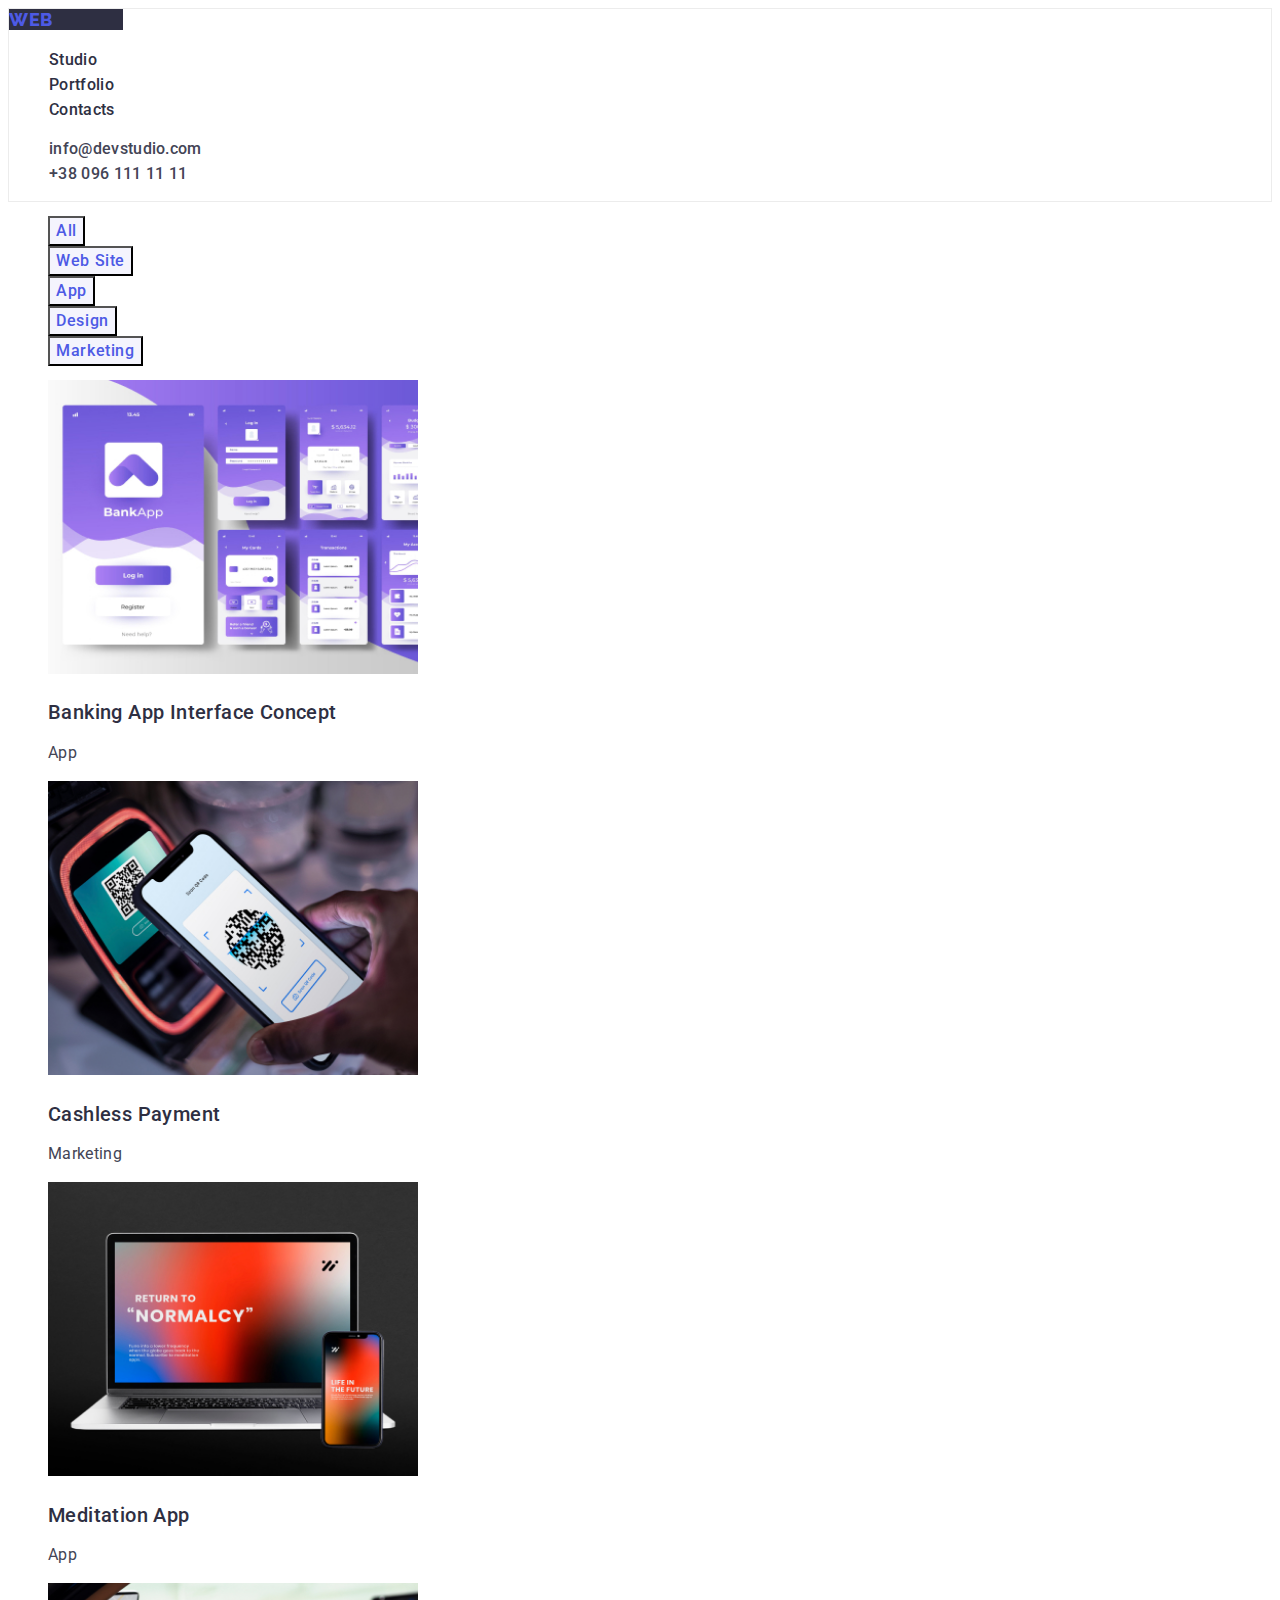
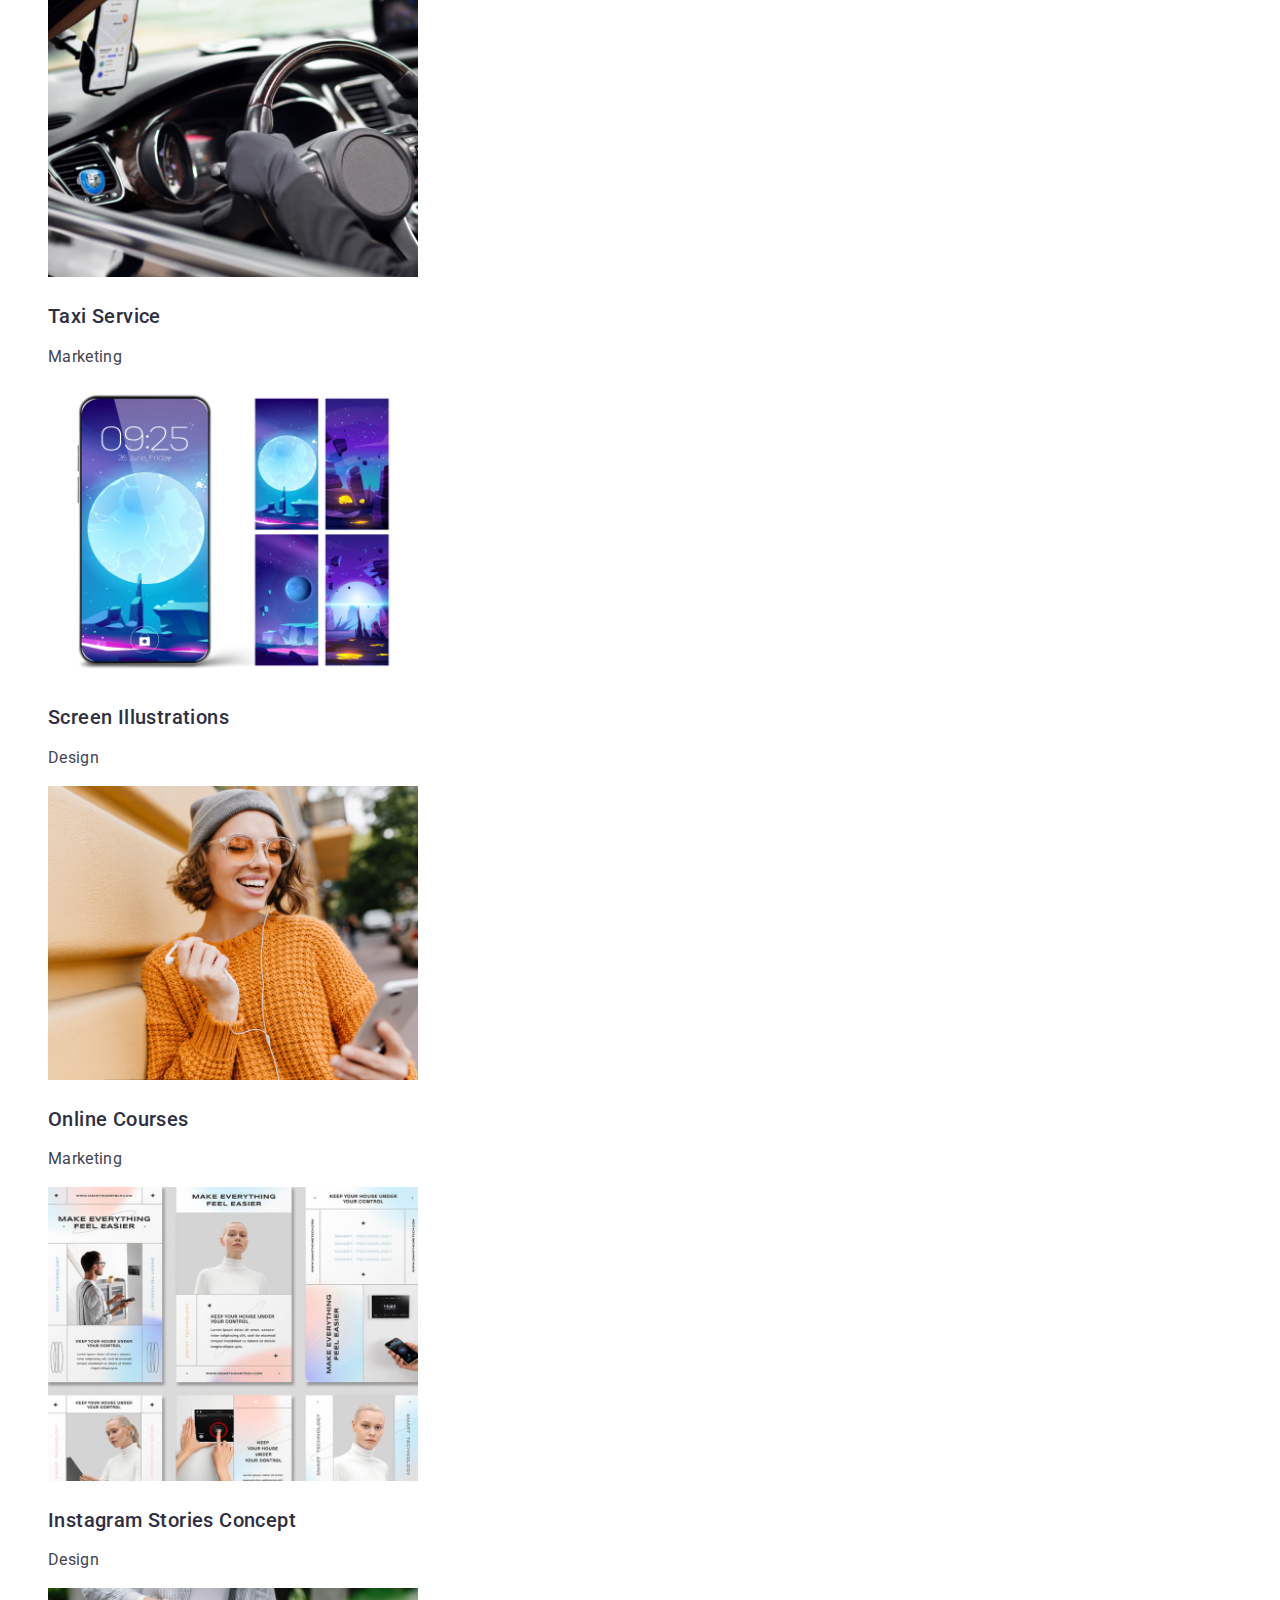
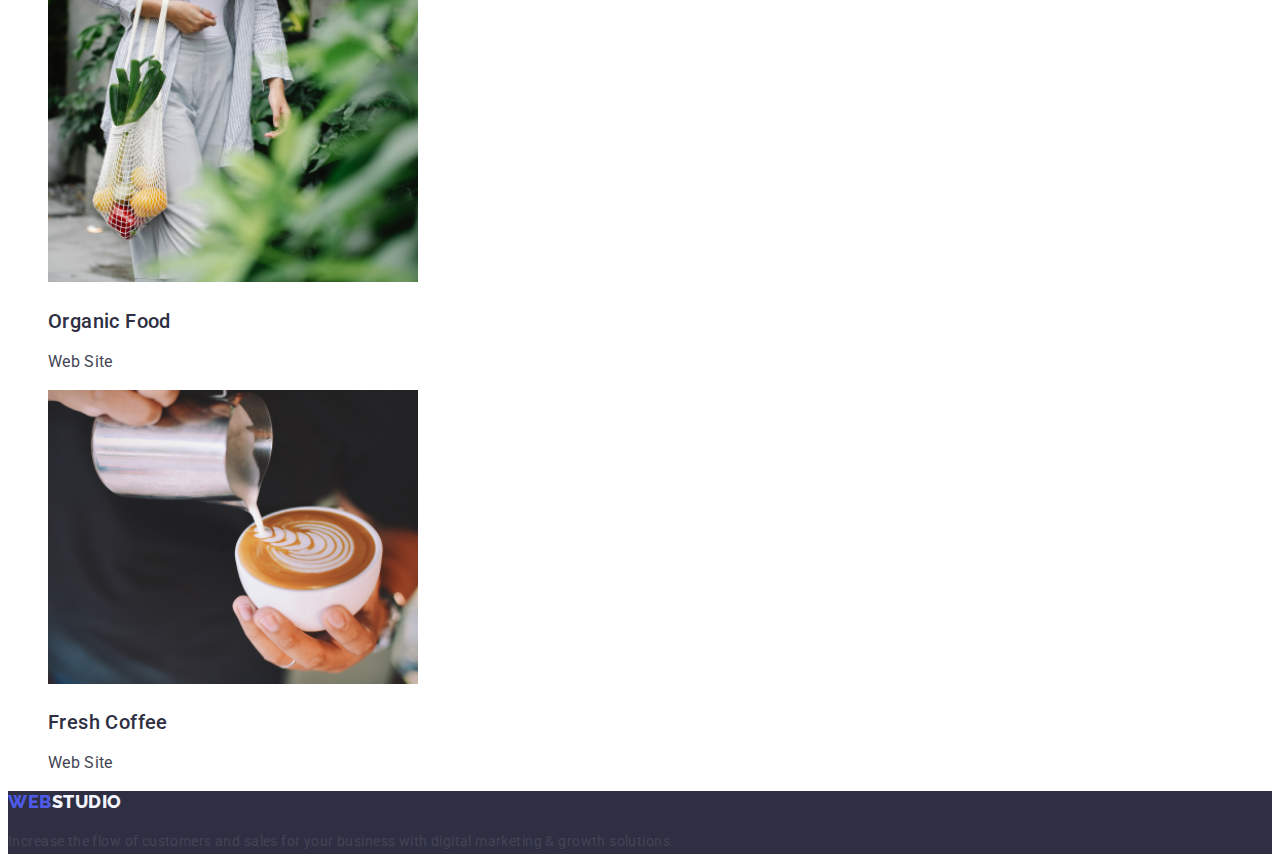
==== portfolio.html @ bd0755d6 "Copy from hw 2" ====
<!DOCTYPE html>
<html lang="en">

<head>
    <meta charset="UTF-8" />
    <meta name="viewport" content="width=device-width, initial-scale=1.0" />
    <title>Portfolio</title>
    <link rel="preconnect" href="https://fonts.googleapis.com">
    <link rel="preconnect" href="https://fonts.gstatic.com" crossorigin>
    <link href="https://fonts.googleapis.com/css2?family=Raleway:wght@400;500;600&family=Roboto:wght@400;500&display=swap" rel="stylesheet">
    <link rel="stylesheet" href="./css/styles.css" />
</head>

<body>
    <header class="header">
        <!-- Основна навигація -->
        <nav class="nav">
            <a class="logo link" href="./index.html">Web<span class="span_first">Studio</span></a>

            <ul class="list">
                <li>
                    <a class="link" href="./index.html">Studio</a>
                </li>
                <li>
                    <a class="link" href="./portfolio.html">Portfolio</a>
                </li>
                <li>
                    <a class="link" href="">Contacts</a>
                </li>
            </ul>
        </nav>
        <address class="contacts">
            <ul class="list">
                <li>
                    <a class="portfolio-link link" href="mailto:info@devstudio.com">info@devstudio.com</a>
                </li>
                <li>
                    <a class="portfolio-link link" href="tel:+380961111111">+38 096 111 11 11</a>
                </li>

            </ul>
        </address>
    </header>
    <!-- main content -->
    <main>
        <section>
            <h1 hidden>Ljublju vas</h1>
            <ul class="list">
                <li>
                    <button class="galerry-button" type="button">All</button>
                </li>
                <li>
                    <button class="galerry-button" type="button">Web Site</button>
                </li>
                <li>
                    <button class="galerry-button" type="button">App</button>
                </li>
                <li>
                    <button class="galerry-button" type="button">Design</button>
                </li>
                <li>
                    <button class="galerry-button" type="button">Marketing</button>
                </li>
            </ul>
            <ul class="list">
                <!-- 1 -->
                <li>
                    <a class="link galerry-card" href=""><img src="./images/bankingApp.jpg" alt="Banking App Interface Concept" width="370" height="294" />
                        <h2 class="title">Banking App Interface Concept</h2>
                        <p class="galerry-paragraph">App</p>
                    </a>
                </li>
                <!-- 2 -->
                <li>
                    <a class="link galerry-card" href=""><img src="./images/payment.jpg" alt="Cashless Payment" width="370" height="294" />
                        <h2 class="title">Cashless Payment</h2>
                        <p class="galerry-paragraph">Marketing</p>
                    </a>
                </li>
                <!-- 3 -->
                <li>
                    <a class="link galerry-card" href=""><img src="./images/meditationApp.jpg" alt="Meditation App" width="370" height="294" />
                        <h2 class="title">Meditation App</h2>
                        <p class="galerry-paragraph">App</p>
                    </a>
                </li>
                <!-- 4 -->
                <li>
                    <a class="link galerry-card" href="">
                        <img src="./images/taxi.jpg" alt="Taxi Service" width="370" height="294" />
                        <h2 class="title">Taxi Service</h2>
                        <p class="galerry-paragraph">Marketing</p>
                    </a>
                </li>
                <!-- 5 -->
                <li>
                    <a class="link galerry-card" href="">
                        <img src="./images/screen.jpg" alt="Screen Illustrations" width="370" height="294" />
                        <h2 class="title">Screen Illustrations</h2>
                        <p class="galerry-paragraph">Design</p>
                    </a>
                </li>
                <!-- 6 -->
                <li>
                    <a class="link galerry-card" href=""><img src="./images/online.jpg" alt="Online Courses" width="370" height="294" />
                        <h2 class="title">Online Courses</h2>
                        <p class="galerry-paragraph">Marketing</p>
                    </a>
                </li>
                <!-- 7 -->
                <li>
                    <a class="link galerry-card" href="">
                        <img src="./images/instagram.jpg" alt="Instagram Stories Concept" width="370" height="294" />
                        <h2 class="title">Instagram Stories Concept</h2>
                        <p class="galerry-paragraph">Design</p>
                    </a>
                </li>
                <!-- 8 -->
                <li>
                    <a class="link galerry-card" href=""><img src="./images/organicFood.jpg" alt="Organic Food" width="370" height="294" />
                        <h2 class="title">Organic Food</h2>
                        <p class="galerry-paragraph">Web Site</p>
                    </a>
                </li>
                <!-- 9 -->
                <li>
                    <a class="link galerry-card" href=""><img src="./images/cofee.jpg" alt="Fresh Coffee" width="370" height="294" />
                        <h2 class="title">Fresh Coffee</h2>
                        <p class="galerry-paragraph">Web Site</p>
                    </a>
                </li>
            </ul>
        </section>
    </main>
    <!-- Футер сайтy -->
    <footer class="footer">
        <a class="logolink link" href="./index.html">Web<span class="span_portfolio">Studio</span></a>
        <p>
            Increase the flow of customers and sales for your business with digital marketing & growth solutions.
        </p>
    </footer>
</body>

</html>
---- css/styles.css ----
:root {
    /* bg */
    --primary-bg-color: #ffffff;
    --footer-hero-bg-color: #2e2f42;
    /* address */
    --address-color: #ffffff;
    --address-secondary-color: rgba(255, 255, 255, 0.6);
    /* title */
    --therd-section-title-color: #2e2f42;
    --title-link-color: #2e2f42;
    --title-team-color: #2e2f42;
    /* logo */
    --logo-up-color: #000000;
    --logo-down-color: #ffffff;
    --logo-text-color: #2e2f42;
    --logo-color: #4d5ae5;
    /* buttons */
    --gallery-button-bg-color: #F4F4FD;
    --gallery-button-color: #4d5ae5;
    /* misc */
    --secondary-link-color: #434455;
    --accent-color: #2e2f42;
    --paragraph-text-color: #434455;
}

body {
    color: #434455;
    background-color: var(--primary-bg-color);
    font-family: "Roboto", sans-serif;
    font-size: 14px;
    line-height: 1.71;
    letter-spacing: 0.03em;
}


/********************* HEADER **************************/

.header {
    border: 1px solid #ececec;
}

.nav>.logo {
    font-family: "Raleway", sans-serif;
    font-weight: 800;
    font-size: 18px;
    line-height: 1.17;
    letter-spacing: 0.03em;
    text-transform: uppercase;
    background-color: var(--logo-text-color);
    color: var(--logo-color);
    text-decoration: none;
}

.logo.link {
    text-decoration: none;
}


/* Навигация сайта */

.nav>.list .link {
    color: var(--title-link-color);
    font-weight: 500;
    font-size: 16px;
    line-height: 1.5;
    letter-spacing: 0.02em;
}

.nav>.list .link:hover,
.nav>.list .link:focus {
    color: #404bbf;
}


/* контакти */

.contacts {
    font-style: normal;
}

.contacts .list .link {
    color: var(--secondary-link-color);
    font-weight: 500;
    font-size: 16px;
    line-height: 1.5;
    letter-spacing: 0.02em;
}

.contacts .link:hover,
.contacts .link:focus {
    color: #404bbf;
}

.list {
    list-style: none;
}


/****************** TITLES ********************/

.title {
    color: var(--title-link-color);
    font-weight: 500;
    font-size: 20px;
    line-height: 1.2;
    letter-spacing: 0.02em;
}

.title_section {
    list-style: none;
}

.title_team {
    font-size: 36px;
    line-height: 1.11;
    text-align: center;
    letter-spacing: 0.02em;
    text-transform: capitalize;
    color: var(--title-team-color);
}

.third-section-title {
    font-size: 36px;
    line-height: 1.11;
    letter-spacing: 0.02em;
    text-align: center;
    text-transform: capitalize;
    color: var(--therd-section-title-color);
}


/********************* SECTION 1 **************************/

.hero {
    background-color: var(--footer-hero-bg-color);
}

.hero-title {
    color: #ffffff;
    font-weight: 800;
    font-size: 56px;
    line-height: 1.07;
    text-align: center;
    letter-spacing: 0.02em;
}

.button {
    color: var(--primary-bg-color);
    background-color: #4D5AE5;
    font-family: inherit;
    font-weight: 500;
    font-size: 16px;
    line-height: 1.5;
    letter-spacing: 0.04em;
    cursor: pointer;
    font-family: "Roboto", sans-serif;
}

.button:hover,
.button:focus {
    color: #404BBF;
    background-color: #404BBF;
}


/********************* SECTION 2 **************************/

.paragraph {
    font-size: 16px;
    line-height: 1.5;
    letter-spacing: 0.02em;
    color: var(--paragraph-text-color);
}


/* Блок Каманда */

.team {
    /* width: 1600px;
    height: 648px; */
    background-color: #F4F4FD;
}

.card {
    background-color: var(--primary-bg-color);
}

.card>.title {
    font-weight: 500;
    font-size: 20px;
    line-height: 1.2;
    letter-spacing: 0.02em;
}

.card>.text {
    font-size: 16px;
    line-height: 1.5;
    text-align: center;
    letter-spacing: 0.02em
}


/*********************** FOOTER ***********************/

.footer {
    background-color: var(--footer-hero-bg-color);
}

.link {
    text-decoration: none;
}

.footer>.logo {
    font-family: "Raleway", sans-serif;
    font-weight: 800;
    font-size: 18px;
    line-height: 1.17;
    letter-spacing: 0.03em;
    text-transform: uppercase;
    background-color: var(--logo-text-color);
    color: var(--logo-color);
    text-decoration: none;
}

.span {
    color: #f4f4fd;
}

.span_first {
    color: #2e2f42;
}

.address {
    color: var(--address-color);
    font-style: normal;
    list-style: none;
}


/* резюме */

.contact {
    font-style: normal;
    list-style: none;
}

.portfolio-link {
    font-size: 16px;
    line-height: 1.5;
    letter-spacing: 0.02;
    color: var(--secondary-link-color);
}


/************ GALERY BUTTON ****************/

.galerry-button {
    color: var(--gallery-button-color);
    background-color: var(--gallery-button-bg-color);
    font-family: "Roboto", sans-serif;
    font-weight: 500;
    font-size: 16px;
    line-height: 1.5;
    letter-spacing: 0.04em;
    cursor: pointer;
}

.galerry-button:hover,
.galerry-button:focus {
    color: #ffffff;
    background-color: #404BBF;
}


/* Карти галереї */

.galerry-card {
    color: var(--primary-text-color);
    font-size: 16px;
    line-height: 1.88;
}

.galerry-card .title {
    font-weight: 500;
    font-size: 20px;
    line-height: 1.2;
    letter-spacing: 0.02em;
    text-align: start;
}

.link.galerry-card>.galerry-paragraph {
    font-size: 16px;
    line-height: 1.5;
    letter-spacing: 0.02em;
    color: var(--paragraph-text-color);
}

.footer>.logolink {
    font-family: "Raleway", sans-serif;
    font-weight: 800;
    font-size: 18px;
    line-height: 1.17;
    letter-spacing: 0.03em;
    text-transform: uppercase;
    color: var(--logo-color);
}

.footer>.link {
    text-decoration: none;
}

.footer>.logolink>.span_portfolio {
    color: #f4f4fd;
}
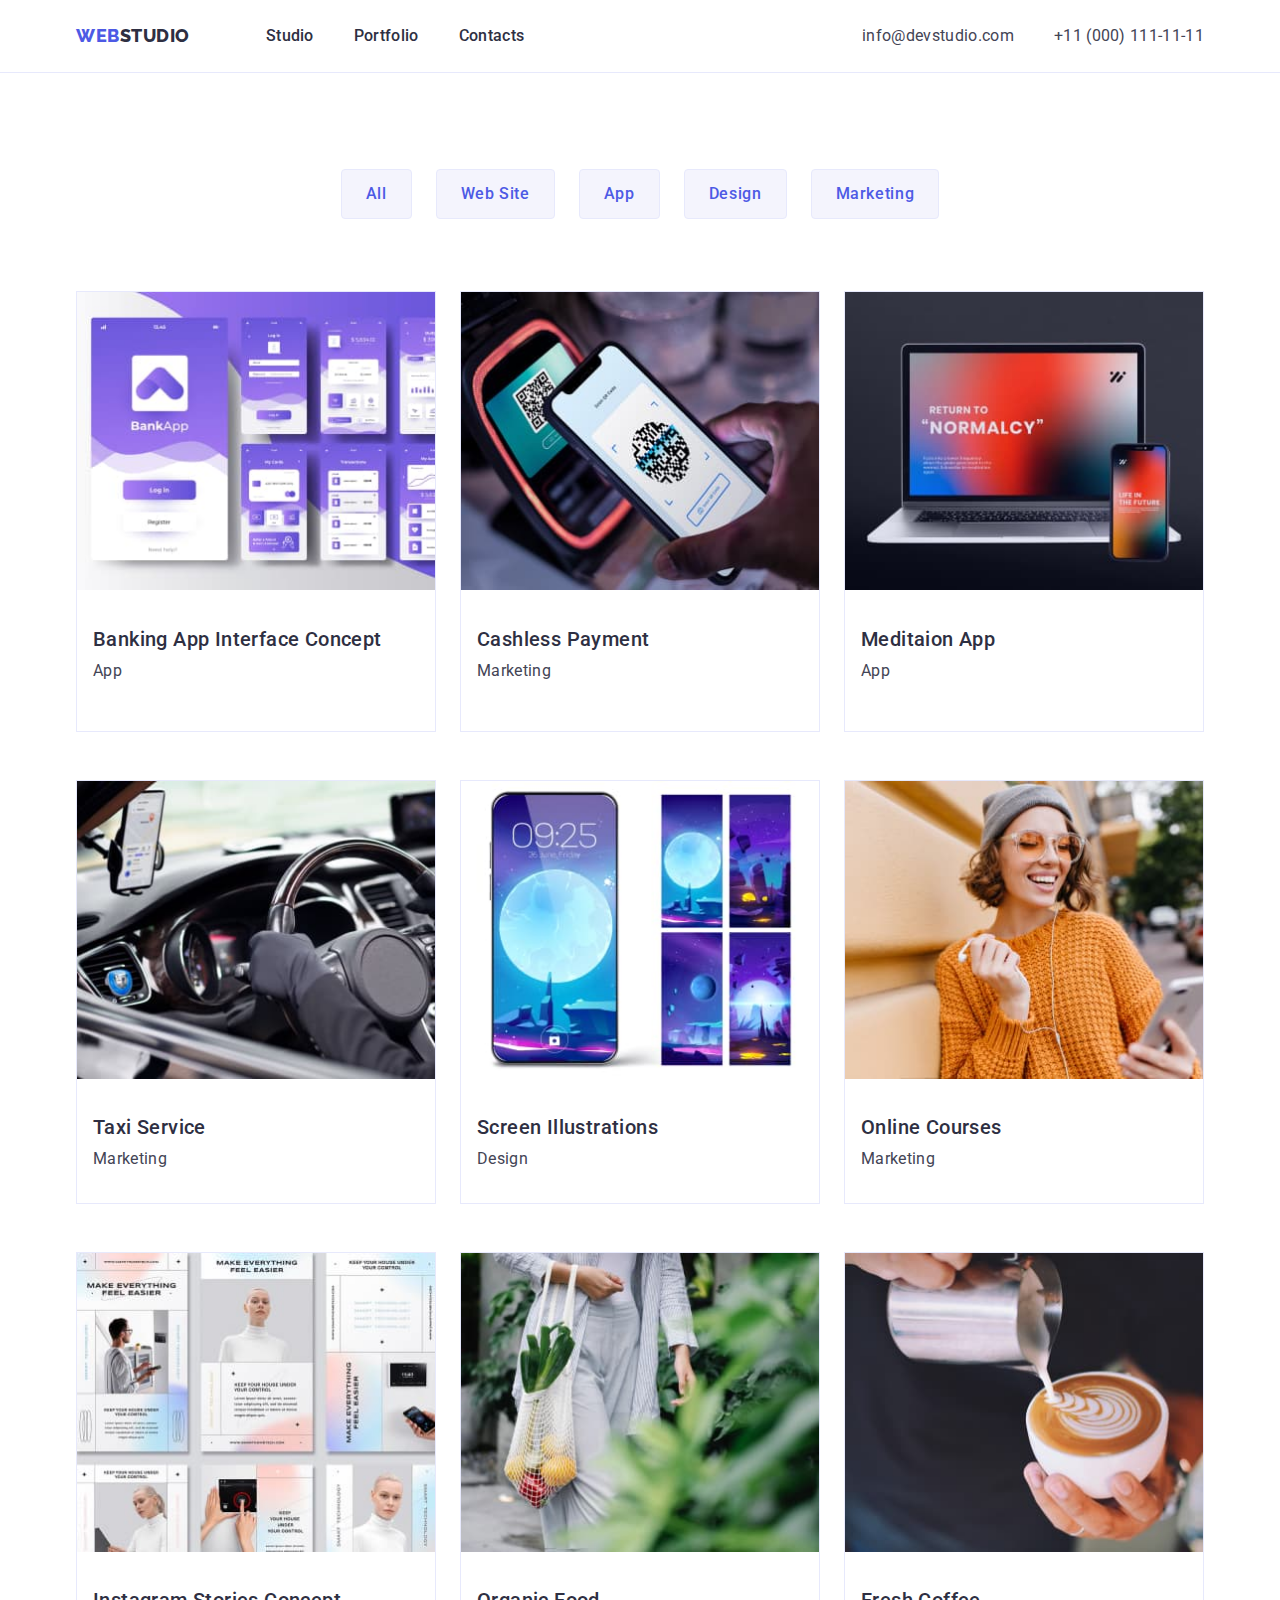
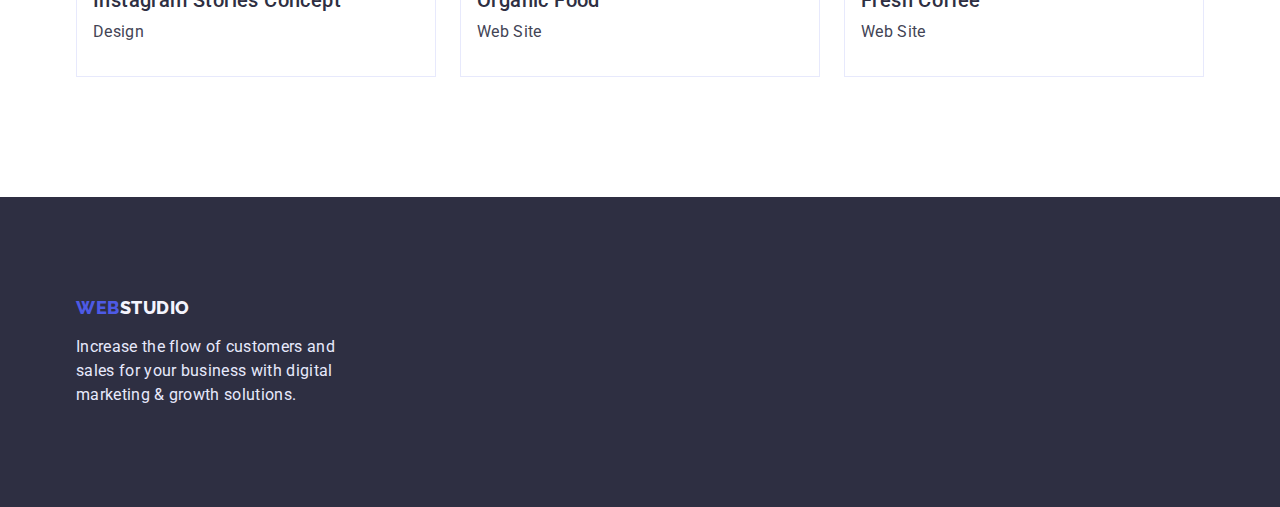
==== commit c5b4e478: "Refactoring + hw 3" ====
--- a/portfolio.html
+++ b/portfolio.html
@@ -3,141 +3,150 @@
 
 <head>
     <meta charset="UTF-8" />
+    <meta http-equiv="X-UA-Compatible" content="IE=edge" />
     <meta name="viewport" content="width=device-width, initial-scale=1.0" />
-    <title>Portfolio</title>
-    <link rel="preconnect" href="https://fonts.googleapis.com">
-    <link rel="preconnect" href="https://fonts.gstatic.com" crossorigin>
-    <link href="https://fonts.googleapis.com/css2?family=Raleway:wght@400;500;600&family=Roboto:wght@400;500&display=swap" rel="stylesheet">
+    <link rel="preconnect" href="https://fonts.googleapis.com" />
+    <link rel="preconnect" href="https://fonts.gstatic.com" crossorigin />
+    <link href="https://fonts.googleapis.com/css2?family=Raleway:wght@800&family=Roboto:wght@400;500;700;900&display=swap" rel="stylesheet" />
+    <link rel="stylesheet" href="https://cdnjs.cloudflare.com/ajax/libs/modern-normalize/1.1.0/modern-normalize.min.css" />
     <link rel="stylesheet" href="./css/styles.css" />
+    <title>Webstudio</title>
 </head>
 
 <body>
-    <header class="header">
-        <!-- Основна навигація -->
-        <nav class="nav">
-            <a class="logo link" href="./index.html">Web<span class="span_first">Studio</span></a>
+    <!-- /////////////////////// HEADER /////////////////////////////// -->
+    <header class="nav-bar">
+        <div class="nav-bar-container">
+            <div class="logo-nav">
+                <a class="logo-top" href="./index.html"><span class="web-top">web</span
+            ><span class="studio-top">studio</span></a>
+                <!-- /////// NAV //////// -->
+                <nav>
+                    <ul class="nav-list">
+                        <li class="nav-item"><a class="nav-text" href="./index.html">Studio</a></li>
+                        <li class="nav-item">
+                            <a class="nav-text" href="">Portfolio</a>
+                        </li>
+                        <li class="nav-item"><a class="nav-text" href="">Contacts</a></li>
+                    </ul>
+                </nav>
+            </div>
+            <!-- ////////// ADDRESS ////////// -->
+            <address>
+          <ul class="address-list">
+            <li class="address-item">
+              <a class="address-text" href="mailto:info@devstudio.com"
+                >info@devstudio.com</a
+              >
+            </li>
+            <li class="address-item">
+              <a class="address-text" href="tel:+110001111111"
+                >+11 (000) 111-11-11</a
+              >
+            </li>
+          </ul>
+        </address>
+        </div>
+    </header>
 
-            <ul class="list">
-                <li>
-                    <a class="link" href="./index.html">Studio</a>
-                </li>
-                <li>
-                    <a class="link" href="./portfolio.html">Portfolio</a>
-                </li>
-                <li>
-                    <a class="link" href="">Contacts</a>
-                </li>
-            </ul>
-        </nav>
-        <address class="contacts">
-            <ul class="list">
-                <li>
-                    <a class="portfolio-link link" href="mailto:info@devstudio.com">info@devstudio.com</a>
-                </li>
-                <li>
-                    <a class="portfolio-link link" href="tel:+380961111111">+38 096 111 11 11</a>
-                </li>
-
-            </ul>
-        </address>
-    </header>
-    <!-- main content -->
     <main>
-        <section>
-            <h1 hidden>Ljublju vas</h1>
-            <ul class="list">
-                <li>
-                    <button class="galerry-button" type="button">All</button>
-                </li>
-                <li>
-                    <button class="galerry-button" type="button">Web Site</button>
-                </li>
-                <li>
-                    <button class="galerry-button" type="button">App</button>
-                </li>
-                <li>
-                    <button class="galerry-button" type="button">Design</button>
-                </li>
-                <li>
-                    <button class="galerry-button" type="button">Marketing</button>
-                </li>
-            </ul>
-            <ul class="list">
-                <!-- 1 -->
-                <li>
-                    <a class="link galerry-card" href=""><img src="./images/bankingApp.jpg" alt="Banking App Interface Concept" width="370" height="294" />
-                        <h2 class="title">Banking App Interface Concept</h2>
-                        <p class="galerry-paragraph">App</p>
-                    </a>
-                </li>
-                <!-- 2 -->
-                <li>
-                    <a class="link galerry-card" href=""><img src="./images/payment.jpg" alt="Cashless Payment" width="370" height="294" />
-                        <h2 class="title">Cashless Payment</h2>
-                        <p class="galerry-paragraph">Marketing</p>
-                    </a>
-                </li>
-                <!-- 3 -->
-                <li>
-                    <a class="link galerry-card" href=""><img src="./images/meditationApp.jpg" alt="Meditation App" width="370" height="294" />
-                        <h2 class="title">Meditation App</h2>
-                        <p class="galerry-paragraph">App</p>
-                    </a>
-                </li>
-                <!-- 4 -->
-                <li>
-                    <a class="link galerry-card" href="">
-                        <img src="./images/taxi.jpg" alt="Taxi Service" width="370" height="294" />
-                        <h2 class="title">Taxi Service</h2>
-                        <p class="galerry-paragraph">Marketing</p>
-                    </a>
-                </li>
-                <!-- 5 -->
-                <li>
-                    <a class="link galerry-card" href="">
-                        <img src="./images/screen.jpg" alt="Screen Illustrations" width="370" height="294" />
-                        <h2 class="title">Screen Illustrations</h2>
-                        <p class="galerry-paragraph">Design</p>
-                    </a>
-                </li>
-                <!-- 6 -->
-                <li>
-                    <a class="link galerry-card" href=""><img src="./images/online.jpg" alt="Online Courses" width="370" height="294" />
-                        <h2 class="title">Online Courses</h2>
-                        <p class="galerry-paragraph">Marketing</p>
-                    </a>
-                </li>
-                <!-- 7 -->
-                <li>
-                    <a class="link galerry-card" href="">
-                        <img src="./images/instagram.jpg" alt="Instagram Stories Concept" width="370" height="294" />
-                        <h2 class="title">Instagram Stories Concept</h2>
-                        <p class="galerry-paragraph">Design</p>
-                    </a>
-                </li>
-                <!-- 8 -->
-                <li>
-                    <a class="link galerry-card" href=""><img src="./images/organicFood.jpg" alt="Organic Food" width="370" height="294" />
-                        <h2 class="title">Organic Food</h2>
-                        <p class="galerry-paragraph">Web Site</p>
-                    </a>
-                </li>
-                <!-- 9 -->
-                <li>
-                    <a class="link galerry-card" href=""><img src="./images/cofee.jpg" alt="Fresh Coffee" width="370" height="294" />
-                        <h2 class="title">Fresh Coffee</h2>
-                        <p class="galerry-paragraph">Web Site</p>
-                    </a>
-                </li>
-            </ul>
+        <!-- //////////////// SECTION /////////////// -->
+        <section class="projects">
+            <div class="container">
+                <ul class="filters-list">
+                    <li class="filters-item"><button class="filters-text" type="button">All</button></li>
+                    <li class="filters-item"><button class="filters-text" type="button">Web Site</button></li>
+                    <li class="filters-item"><button class="filters-text" type="button">App</button></li>
+                    <li class="filters-item"><button class="filters-text" type="button">Design</button></li>
+                    <li class="filters-item"><button class="filters-text" type="button">Marketing</button></li>
+                </ul>
+                <ul class="projects-list">
+                    <!-- ////////// 1 //////////// -->
+                    <li class="projects-item">
+                        <img src="./images/img1-1.jpg" alt="bank app screenshots" width="358" />
+                        <div class="projects-card">
+                            <h3 class="projects-direction">Banking App Interface Concept</h3>
+                            <p class="projects-text">App
+                                <p>
+                        </div>
+                    </li>
+                    <!-- ////////// 2 //////////// -->
+                    <li class="projects-item">
+                        <img src="./images/img1-2.jpg" alt="smartphone scans qr code" width="358" />
+                        <div class="projects-card">
+                            <h3 class="projects-direction">Cashless Payment</h3>
+                            <p class="projects-text">Marketing</p>
+                        </div>
+                    </li>
+                    <!-- ////////// 3 //////////// -->
+                    <li class="projects-item">
+                        <img src="./images/img1-3.jpg" alt="laptop and smartphone with app on screens" width="358" />
+                        <div class="projects-card">
+                            <h3 class="projects-direction">Meditaion App</h3>
+                            <p class="projects-text">App</p>
+                        </div>
+                    </li>
+                    <!-- ////////// 4 //////////// -->
+                    <li class="projects-item">
+                        <img src="./images/img2-1.jpg" alt="view of the driver's seat through the window" width="358" />
+                        <div class="projects-card">
+                            <h3 class="projects-direction">Taxi Service</h3>
+                            <p class="projects-text">Marketing</p>
+                        </div>
+                    </li>
+                    <!-- ////////// 5 //////////// -->
+                    <li class="projects-item">
+                        <img src="./images/img2-2.jpg" alt="phone and four screensavers to choose from" width="358" />
+                        <div class="projects-card">
+                            <h3 class="projects-direction">Screen Illustrations</h3>
+                            <p class="projects-text">Design</p>
+                        </div>
+                    </li>
+                    <!-- ////////// 6 //////////// -->
+                    <li class="projects-item">
+                        <img src="./images/img2-3.jpg" alt="girl with phone in hand" width="358" />
+                        <div class="projects-card">
+                            <h3 class="projects-direction">Online Courses</h3>
+                            <p class="projects-text">Marketing</p>
+                        </div>
+                    </li>
+                    <!-- ////////// 7 //////////// -->
+                    <li class="projects-item">
+                        <img src="./images/img3-1.jpg" alt="screenshots from instagram" width="358" />
+                        <div class="projects-card">
+                            <h3 class="projects-direction">Instagram Stories Concept</h3>
+                            <p class="projects-text">Design</p>
+                        </div>
+                    </li>
+                    <!-- ////////// 8 //////////// -->
+                    <li class="projects-item">
+                        <img src="./images/img3-2.jpg" alt="woman with a bag of vegetables" width="358" />
+                        <div class="projects-card">
+                            <h3 class="projects-direction">Organic Food</h3>
+                            <p class="projects-text">Web Site</p>
+                        </div>
+                    </li>
+                    <!-- ////////// 9 //////////// -->
+                    <li class="projects-item">
+                        <img src="./images/img3-3.jpg" alt="a cup of coffee" width="358" />
+                        <div class="projects-card">
+                            <h3 class="projects-direction">Fresh Coffee</h3>
+                            <p class="projects-text">Web Site</p>
+                        </div>
+                    </li>
+                </ul>
+            </div>
         </section>
     </main>
-    <!-- Футер сайтy -->
-    <footer class="footer">
-        <a class="logolink link" href="./index.html">Web<span class="span_portfolio">Studio</span></a>
-        <p>
-            Increase the flow of customers and sales for your business with digital marketing & growth solutions.
-        </p>
+    <!-- ////////////////////////// FOOTER ///////////////////////////// -->
+    <footer class="foot">
+        <div class="container">
+            <a class="logo-bottom" href="./index.html"><span class="web-bottom">web</span><span class="studio-bottom">studio</span></a>
+            <p class="advise">
+                Increase the flow of customers and<br />sales for your business with digital
+                <br />marketing & growth solutions.
+            </p>
+        </div>
     </footer>
 </body>
 
--- a/css/styles.css
+++ b/css/styles.css
@@ -1,314 +1,417 @@
 :root {
-    /* bg */
-    --primary-bg-color: #ffffff;
-    --footer-hero-bg-color: #2e2f42;
-    /* address */
-    --address-color: #ffffff;
-    --address-secondary-color: rgba(255, 255, 255, 0.6);
-    /* title */
-    --therd-section-title-color: #2e2f42;
-    --title-link-color: #2e2f42;
-    --title-team-color: #2e2f42;
-    /* logo */
-    --logo-up-color: #000000;
-    --logo-down-color: #ffffff;
-    --logo-text-color: #2e2f42;
-    --logo-color: #4d5ae5;
-    /* buttons */
-    --gallery-button-bg-color: #F4F4FD;
-    --gallery-button-color: #4d5ae5;
-    /* misc */
-    --secondary-link-color: #434455;
-    --accent-color: #2e2f42;
-    --paragraph-text-color: #434455;
+    --font-weight-h: 500;
+    --font-size-h: 20px;
+    --line-height-h: 1.2;
+    --line-height-p: 1.5;
+    --letter-spacing-h: 0.04em;
+    --letter-spacing-p: 0.02em;
+    --text-color: #434455;
+    --hero-color: #2e2f42;
+    --links-color: #4d5ae5;
+    --hover-color: #404bbf;
+    --magic-color: #ffffff;
+    --accent-color: #e7e9fc;
+    --background-color: #f4f4fd;
 }
 
 body {
-    color: #434455;
-    background-color: var(--primary-bg-color);
     font-family: "Roboto", sans-serif;
-    font-size: 14px;
-    line-height: 1.71;
-    letter-spacing: 0.03em;
-}
-
-
-/********************* HEADER **************************/
-
-.header {
-    border: 1px solid #ececec;
-}
-
-.nav>.logo {
-    font-family: "Raleway", sans-serif;
+    font-style: normal;
+    background: #e5e5e5;
+    color: var(--hero-color);
+}
+
+.container {
+    width: 1158px;
+    margin: 0 auto;
+    padding-left: 15px;
+    padding-right: 15px;
+}
+
+.nav-list,
+.address-list,
+.featurs-list,
+.samples-list,
+.team-list,
+.filters-list,
+.projects-list {
+    list-style-type: none;
+}
+
+.nav-bar,
+.logo-nav,
+.nav-address,
+.nav-list,
+.address-list,
+.featurs-list,
+.samples-list,
+.team-list,
+.filters-list,
+.projects-list {
+    display: flex;
+}
+
+.filters-item:not(:last-child),
+.featurs-item:not(:last-child),
+.samples-item:not(:last-child),
+.team-item:not(:last-child) {
+    margin-right: 24px;
+}
+
+
+/************* HEADER ******************/
+
+.nav-bar {
+    padding-top: 24px;
+    padding-bottom: 24px;
+    background-color: var(--magic-color);
+    border-bottom: 1px solid #e7e9fc;
+}
+
+.nav-bar-container {
+    display: flex;
+    justify-content: space-between;
+    align-items: center;
+    width: 1158px;
+    margin: 0 auto;
+    padding-left: 15px;
+    padding-right: 15px;
+}
+
+.logo-top {
+    margin-right: 76px;
+    text-decoration: none;
+}
+
+.web-top,
+.studio-top {
+    font-family: "Raleway";
     font-weight: 800;
     font-size: 18px;
-    line-height: 1.17;
+    line-height: 1.3;
     letter-spacing: 0.03em;
     text-transform: uppercase;
-    background-color: var(--logo-text-color);
-    color: var(--logo-color);
+}
+
+.web-top {
+    color: var(--links-color);
+}
+
+.studio-top {
+    color: var(--hero-color);
+}
+
+.nav-list {
+    margin: 0;
+    padding-left: 0;
+}
+
+.nav-item:not(:last-child),
+.address-item:not(:last-child) {
+    margin-right: 40px;
+}
+
+.nav-text {
+    font-weight: var(--font-weight-h);
+    line-height: var(--line-height-p);
+    letter-spacing: var(--letter-spacing-p);
+    color: var(--hero-color);
     text-decoration: none;
 }
 
-.logo.link {
+.address-list {
+    margin: 0;
+    padding-left: 0;
+}
+
+.address-text {
+    font-style: normal;
+    line-height: var(--line-height-p);
+    letter-spacing: var(--letter-spacing-p);
+    color: var(--text-color);
     text-decoration: none;
 }
 
-
-/* Навигация сайта */
-
-.nav>.list .link {
-    color: var(--title-link-color);
-    font-weight: 500;
-    font-size: 16px;
-    line-height: 1.5;
+.nav-text:hover,
+.nav-text:focus,
+.address-text:hover,
+.address-text:focus {
+    color: var(--hover-color);
+}
+
+main {
+    background-color: var(--magic-color);
+}
+
+
+/******* HERO **********/
+
+.hero {
+    padding-top: 188px;
+    padding-bottom: 188px;
+    text-align: center;
+    background-color: var(--hero-color);
+}
+
+.hero-text {
+    margin: 0;
+    font-weight: 700;
+    font-size: 56px;
+    line-height: 1.1;
     letter-spacing: 0.02em;
-}
-
-.nav>.list .link:hover,
-.nav>.list .link:focus {
-    color: #404bbf;
-}
-
-
-/* контакти */
-
-.contacts {
+    color: var(--magic-color);
+}
+
+.hero-button {
+    margin-top: 48px;
+    padding: 16px 32px;
+    font-family: "Roboto", sans-serif;
     font-style: normal;
-}
-
-.contacts .list .link {
-    color: var(--secondary-link-color);
-    font-weight: 500;
-    font-size: 16px;
-    line-height: 1.5;
-    letter-spacing: 0.02em;
-}
-
-.contacts .link:hover,
-.contacts .link:focus {
-    color: #404bbf;
-}
-
-.list {
-    list-style: none;
-}
-
-
-/****************** TITLES ********************/
-
-.title {
-    color: var(--title-link-color);
-    font-weight: 500;
-    font-size: 20px;
-    line-height: 1.2;
-    letter-spacing: 0.02em;
-}
-
-.title_section {
-    list-style: none;
-}
-
-.title_team {
+    font-weight: var(--font-weight-h);
+    line-height: var(--line-height-p);
+    letter-spacing: var(--letter-spacing-h);
+    background: var(--links-color);
+    color: var(--magic-color);
+    border: 0;
+    box-shadow: 0px 4px 4px rgba(0, 0, 0, 0.15);
+    border-radius: 4px;
+    cursor: pointer;
+}
+
+.hero-button:active {
+    background: var(--hover-color);
+}
+
+
+/*************FEATURE**************/
+
+.featurs {
+    padding-top: 120px;
+    padding-bottom: 120px;
+}
+
+.featurs-list {
+    margin: 0;
+    padding-left: 0;
+}
+
+.featurs-direction {
+    margin: 0;
+    font-weight: var(--font-weight-h);
+    font-size: var(--font-size-h);
+    line-height: var(--line-height-h);
+    letter-spacing: var(--letter-spacing-p);
+    color: var(--hero-color);
+}
+
+.featurs-text {
+    width: 264px;
+    margin-top: 8px;
+    margin-bottom: 0;
+    line-height: var(--line-height-p);
+    letter-spacing: var(--letter-spacing-p);
+    color: var(--text-color);
+}
+
+
+/*********** SAMPLES ***********/
+
+.samples {
+    padding-bottom: 120px;
+}
+
+.samples-text {
+    margin-top: 0;
+    margin-bottom: 72px;
+    font-weight: 700;
     font-size: 36px;
-    line-height: 1.11;
+    line-height: 1.1;
     text-align: center;
     letter-spacing: 0.02em;
     text-transform: capitalize;
-    color: var(--title-team-color);
-}
-
-.third-section-title {
+    color: var(--hero-color);
+}
+
+.samples-list {
+    margin: 0;
+    padding-left: 0;
+}
+
+
+/******* TEAM ***********/
+
+.team {
+    padding-top: 120px;
+    padding-bottom: 120px;
+    background-color: var(--background-color);
+}
+
+.team-text {
+    margin-top: 0;
+    margin-bottom: 72px;
+    font-weight: 700;
     font-size: 36px;
-    line-height: 1.11;
+    line-height: 1.1;
+    text-align: center;
     letter-spacing: 0.02em;
-    text-align: center;
     text-transform: capitalize;
-    color: var(--therd-section-title-color);
-}
-
-
-/********************* SECTION 1 **************************/
-
-.hero {
-    background-color: var(--footer-hero-bg-color);
-}
-
-.hero-title {
-    color: #ffffff;
-    font-weight: 800;
-    font-size: 56px;
-    line-height: 1.07;
-    text-align: center;
-    letter-spacing: 0.02em;
-}
-
-.button {
-    color: var(--primary-bg-color);
-    background-color: #4D5AE5;
-    font-family: inherit;
-    font-weight: 500;
-    font-size: 16px;
-    line-height: 1.5;
-    letter-spacing: 0.04em;
-    cursor: pointer;
-    font-family: "Roboto", sans-serif;
-}
-
-.button:hover,
-.button:focus {
-    color: #404BBF;
-    background-color: #404BBF;
-}
-
-
-/********************* SECTION 2 **************************/
-
-.paragraph {
-    font-size: 16px;
-    line-height: 1.5;
-    letter-spacing: 0.02em;
-    color: var(--paragraph-text-color);
-}
-
-
-/* Блок Каманда */
-
-.team {
-    /* width: 1600px;
-    height: 648px; */
-    background-color: #F4F4FD;
-}
-
-.card {
-    background-color: var(--primary-bg-color);
-}
-
-.card>.title {
-    font-weight: 500;
-    font-size: 20px;
-    line-height: 1.2;
-    letter-spacing: 0.02em;
-}
-
-.card>.text {
-    font-size: 16px;
-    line-height: 1.5;
-    text-align: center;
-    letter-spacing: 0.02em
-}
-
-
-/*********************** FOOTER ***********************/
-
-.footer {
-    background-color: var(--footer-hero-bg-color);
-}
-
-.link {
+    color: var(--hero-color);
+}
+
+.team-list {
+    margin: 0;
+    padding-left: 0;
+}
+
+.team-item {
+    width: 264px;
+    background: var(--magic-color);
+    box-shadow: 0px 1px 6px rgba(46, 47, 66, 0.08), 0px 1px 1px rgba(46, 47, 66, 0.16), 0px 2px 1px rgba(46, 47, 66, 0.08);
+    border-radius: 0px 0px 4px 4px;
+}
+
+.team-item-text {
+    padding-top: 32px;
+    padding-bottom: 32px;
+}
+
+.team-name {
+    margin-top: 0;
+    margin-bottom: 8px;
+    font-weight: var(--font-weight-h);
+    font-size: var(--font-size-h);
+    line-height: var(--line-height-h);
+    text-align: center;
+    letter-spacing: var(--letter-spacing-p);
+    color: var(--hero-color);
+}
+
+.team-function {
+    margin-top: 0;
+    margin-bottom: 0;
+    line-height: var(--line-height-p);
+    text-align: center;
+    letter-spacing: var(--letter-spacing-p);
+    color: var(--text-color);
+}
+
+
+/*********** FOOTER *************/
+
+footer {
+    background-color: var(--hero-color);
+}
+
+.foot {
+    padding-top: 100px;
+    padding-bottom: 100px;
+}
+
+.logo-bottom {
     text-decoration: none;
 }
 
-.footer>.logo {
-    font-family: "Raleway", sans-serif;
+.web-bottom,
+.studio-bottom {
+    font-family: "Raleway";
     font-weight: 800;
     font-size: 18px;
-    line-height: 1.17;
+    line-height: 1.2;
     letter-spacing: 0.03em;
     text-transform: uppercase;
-    background-color: var(--logo-text-color);
-    color: var(--logo-color);
-    text-decoration: none;
-}
-
-.span {
-    color: #f4f4fd;
-}
-
-.span_first {
-    color: #2e2f42;
-}
-
-.address {
-    color: var(--address-color);
-    font-style: normal;
-    list-style: none;
-}
-
-
-/* резюме */
-
-.contact {
-    font-style: normal;
-    list-style: none;
-}
-
-.portfolio-link {
-    font-size: 16px;
-    line-height: 1.5;
-    letter-spacing: 0.02;
-    color: var(--secondary-link-color);
-}
-
-
-/************ GALERY BUTTON ****************/
-
-.galerry-button {
-    color: var(--gallery-button-color);
-    background-color: var(--gallery-button-bg-color);
-    font-family: "Roboto", sans-serif;
-    font-weight: 500;
-    font-size: 16px;
-    line-height: 1.5;
-    letter-spacing: 0.04em;
+}
+
+.web-bottom {
+    color: var(--links-color);
+}
+
+.studio-bottom {
+    color: var(--background-color);
+}
+
+.advise {
+    margin-bottom: 0;
+    line-height: var(--line-height-p);
+    letter-spacing: var(--letter-spacing-p);
+    color: var(--accent-color);
+}
+
+
+/******** PORTFOLIO **********/
+
+.projects {
+    padding-top: 96px;
+    padding-bottom: 120px;
+}
+
+.filters-list {
+    justify-content: center;
+    margin: 0;
+    padding-left: 0;
+}
+
+.filters-text {
+    padding: 12px 24px;
+    font-weight: var(--font-weight-h);
+    line-height: var(--line-height-p);
+    text-align: center;
+    letter-spacing: var(--letter-spacing-h);
+    color: var(--links-color);
+    background: var(--background-color);
+    border: 1px solid #e7e9fc;
+    border-radius: 4px;
     cursor: pointer;
 }
 
-.galerry-button:hover,
-.galerry-button:focus {
-    color: #ffffff;
-    background-color: #404BBF;
-}
-
-
-/* Карти галереї */
-
-.galerry-card {
-    color: var(--primary-text-color);
-    font-size: 16px;
-    line-height: 1.88;
-}
-
-.galerry-card .title {
-    font-weight: 500;
-    font-size: 20px;
-    line-height: 1.2;
-    letter-spacing: 0.02em;
-    text-align: start;
-}
-
-.link.galerry-card>.galerry-paragraph {
-    font-size: 16px;
-    line-height: 1.5;
-    letter-spacing: 0.02em;
-    color: var(--paragraph-text-color);
-}
-
-.footer>.logolink {
-    font-family: "Raleway", sans-serif;
-    font-weight: 800;
-    font-size: 18px;
-    line-height: 1.17;
-    letter-spacing: 0.03em;
-    text-transform: uppercase;
-    color: var(--logo-color);
-}
-
-.footer>.link {
-    text-decoration: none;
-}
-
-.footer>.logolink>.span_portfolio {
-    color: #f4f4fd;
+.filters-text:active {
+    color: var(--magic-color);
+    background-color: var(--hover-color);
+}
+
+.projects-list {
+    justify-content: center;
+    flex-wrap: wrap;
+    margin-top: 72px;
+    margin-bottom: 0;
+    padding: 0;
+}
+
+.projects-item {
+    width: 360px;
+    margin-right: 24px;
+    margin-bottom: 48px;
+    border: 1px solid #e7e9fc;
+}
+
+.projects-item:nth-child(3n) {
+    margin-right: 0;
+}
+
+.projects-item:nth-last-child(-n + 3) {
+    margin-bottom: 0;
+}
+
+.projects-card {
+    padding-top: 32px;
+    padding-bottom: 32px;
+}
+
+.projects-direction {
+    margin-top: 0;
+    margin-bottom: 8px;
+    padding-left: 16px;
+    font-weight: var(--font-weight-h);
+    font-size: var(--font-size-h);
+    line-height: var(--line-height-h);
+    letter-spacing: var(--letter-spacing-p);
+    color: var(--hero-color);
+}
+
+.projects-text {
+    margin-top: 0;
+    margin-bottom: 0;
+    padding-left: 16px;
+    line-height: var(--line-height-p);
+    letter-spacing: var(--letter-spacing-p);
+    color: var(--text-color);
 }